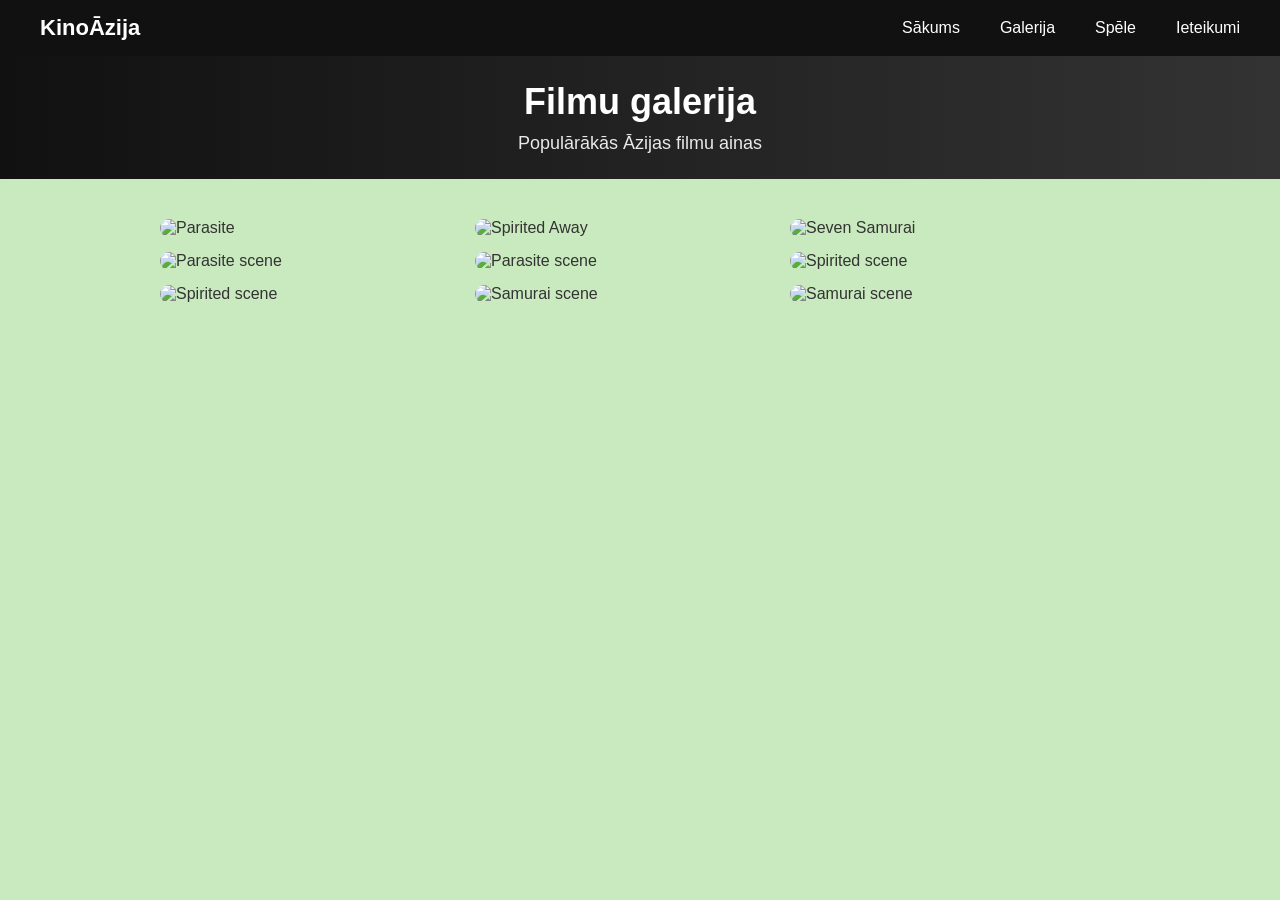
==== galerija.html @ f5aa9107 "Add files via upload" ====
<!DOCTYPE html>
<html lang="lv">
<head>
    <meta charset="UTF-8">
    <title>Galerija</title>
    <link rel="stylesheet" href="style.css">
</head>
<body>

<nav>
    <div class="logo">KinoĀzija</div>
    <ul class="nav-links">
        <li><a href="index.html">Sākums</a></li>
        <li><a href="galerija.html">Galerija</a></li>
        <li><a href="game.html">Spēle</a></li>
        <li><a href="ieteikumi.html">Ieteikumi</a></li>
    </ul>
</nav>

<header>
    <h1>Filmu galerija</h1>
    <p>Populārākās Āzijas filmu ainas</p>
</header>

<section class="gallery">
    
    <div class="gallery-grid">
        <img src="images/parasite.jpg" alt="Parasite">
        <img src="images/spirited.away.jpg" alt="Spirited Away">
        <img src="images/seven.samurai.jpg" alt="Seven Samurai">

        <img src="images/parasite1.jpg" alt="Parasite scene">
         <img src="images/parasite2.jpg" alt="Parasite scene">

        <img src="images/spirited.jpg" alt="Spirited scene">
         <img src="images/spirited1.webp" alt="Spirited scene">

        <img src="images/samurai.png" alt="Samurai scene">
        <img src="images/samurai1.jpg" alt="Samurai scene">

    </div>

</section>

</body>
</html>
---- style.css ----
/* RESET */
* {
    margin: 0;
    padding: 0;
    box-sizing: border-box;
}

/* PAMATA STILS */
body {
    font-family: Arial, sans-serif;
    background: #c9eabe;
    color: #333;

}

/* NAVBAR */
nav {
    background: #111;
    color: white;
    padding: 15px 40px;
    display: flex;
    justify-content: space-between;
    align-items: center;
    box-shadow: 0 2px 10px rgba(0,0,0,0.2);
}

.logo {
    font-size: 22px;
    font-weight: bold;
}

.nav-links {
    display: flex;
    list-style: none;
    gap: 40px;
}

.nav-links a {
    color: white;
    text-decoration: none;
    transition: 0.3s;
}

.nav-links a:hover {
    color: #0B6624;
}

/* HEADER */
header {
    text-align: center;
    padding: 25px 15px;
    background: linear-gradient(to right, #111, #333);
    color: white;
}

header h1 {
    font-size: 36px;
    margin-bottom: 10px;
}

header p {
    font-size: 18px;
    opacity: 0.9;
}

/* SEKCIJAS */
section {
    max-width: 1000px;
    margin: 40px auto;
    padding: 0 20px;
}

section h2 {
    margin-bottom: 20px;
    font-size: 28px;
}

/* FILMU GRID */
.movie-grid {
    display: grid;
    grid-template-columns: repeat(auto-fit, minmax(500px, 1fr));
    gap: 25px;
}

/* KARTĪTES */
.movie-card {
    background: #b3d4b1;
    padding: 25px;
    border-radius: 12px;
    box-shadow: 0 0 15px rgba(0,0,0,0.08);
    text-align: center;
    transition: 0.3s;
    border-top: 5px solid #0B6624;
}

.movie-card:hover {
    transform: translateY(-8px);
    box-shadow: 0 10px 25px rgba(0,0,0,0.15);
}

.movie-card h3 {
    margin-bottom: 10px;
}

.movie-card p {
    margin-bottom: 15px;
}

/* POGA */
.read-more-btn {
    display: inline-block;
    background: #0B6624;
    color: white;
    padding: 10px 20px;
    border-radius: 6px;
    text-decoration: none;
    transition: 0.3s;
}

.read-more-btn:hover {
    background: #0B6624;
}

/* FORMA */
form {
    display: flex;
    flex-direction: column;
    max-width: 450px;
    margin: auto;
    gap: 12px;
}

form input,
form textarea {
    padding: 10px;
    border: 1px solid #ccc;
    border-radius: 6px;
}

form button {
    background: #0B6624;
    color: white;
    padding: 12px;
    border: none;
    border-radius: 6px;
    cursor: pointer;
    transition: 0.3s;
}

form button:hover {
    background: #0B6624;
}

/* FEEDBACK */
#formFeedback {
    margin-top: 10px;
    text-align: center;
}
.gallery-grid {
    display: flex;
    flex-wrap: wrap;   /* ļauj iet jaunā rindā */
    gap: 15px;
}

.gallery-grid img {
    width: 300px;      /* visas bildes vienāda platuma */
    height: auto;      /* saglabā proporcijas */
    border-radius: 10px;
}

#contact {
    max-width: 600px;
    margin: 60px auto;
    text-align: center;
    padding: 20px;
}
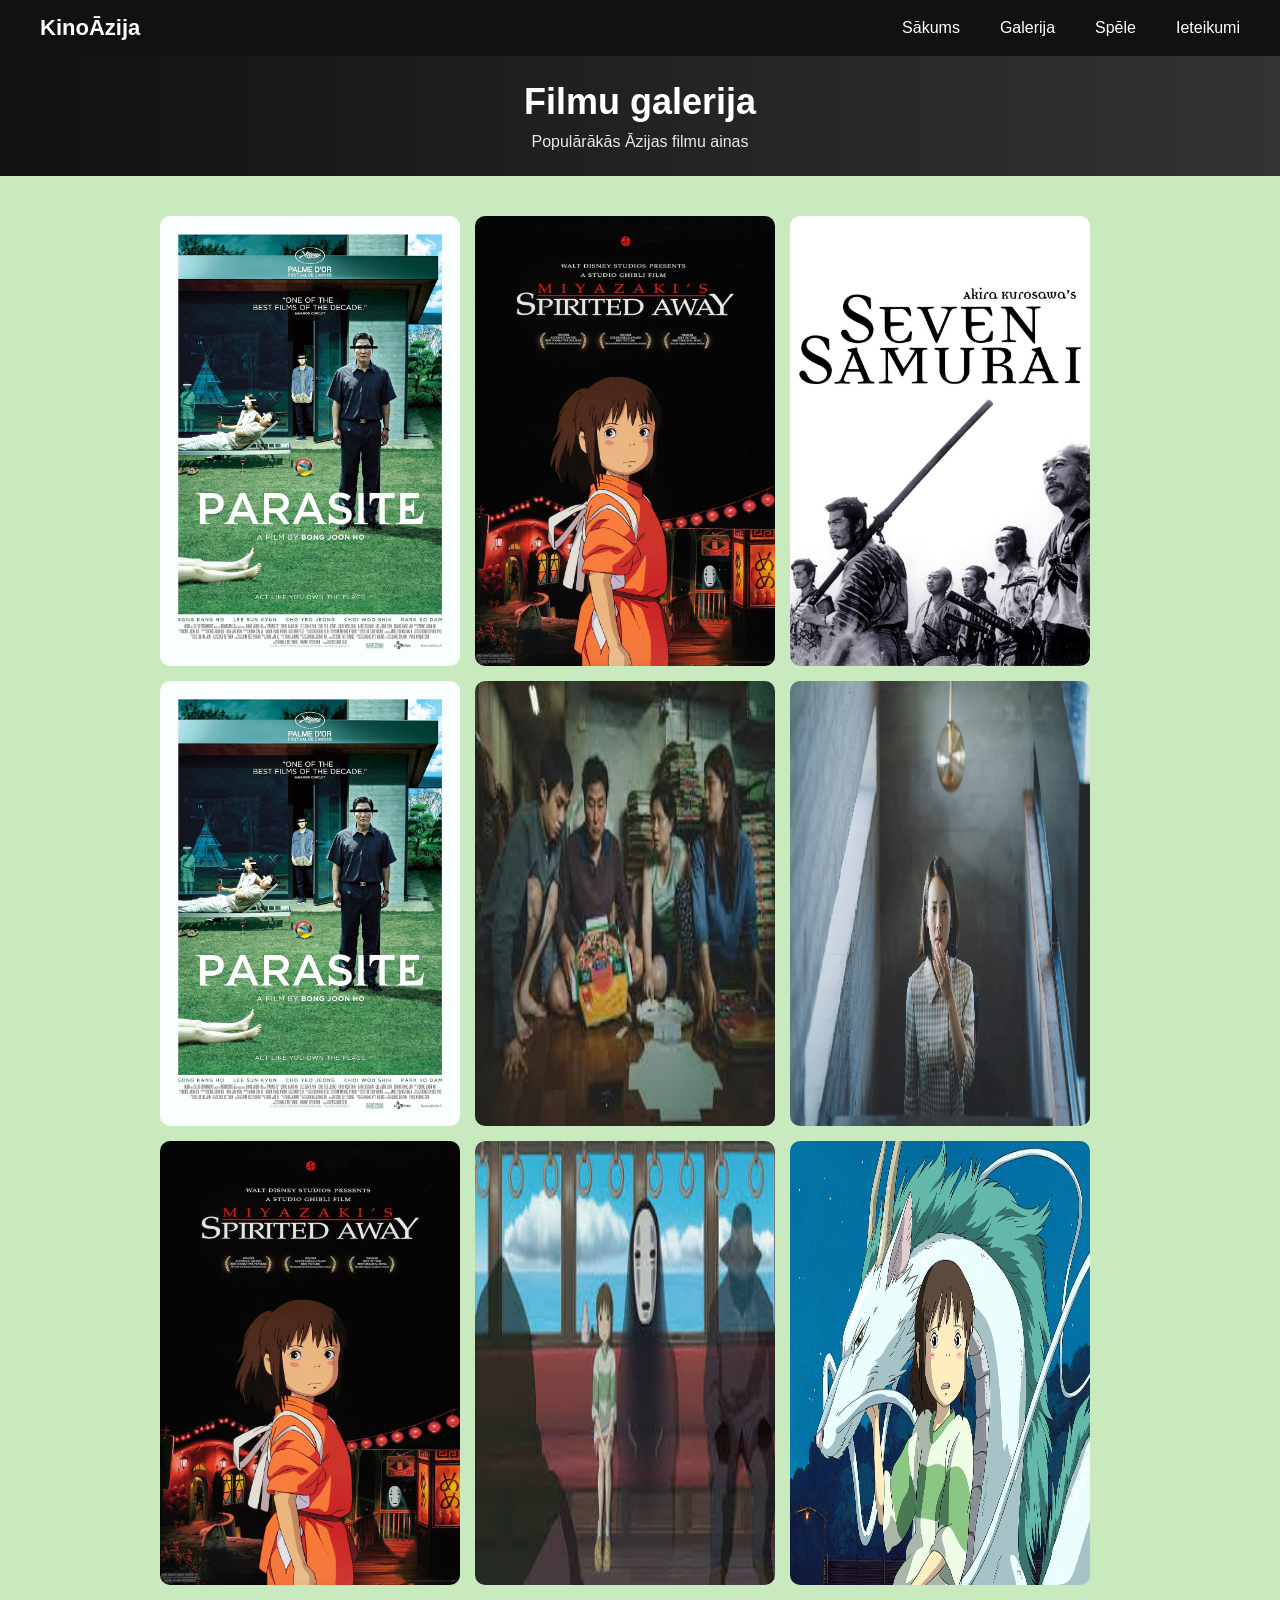
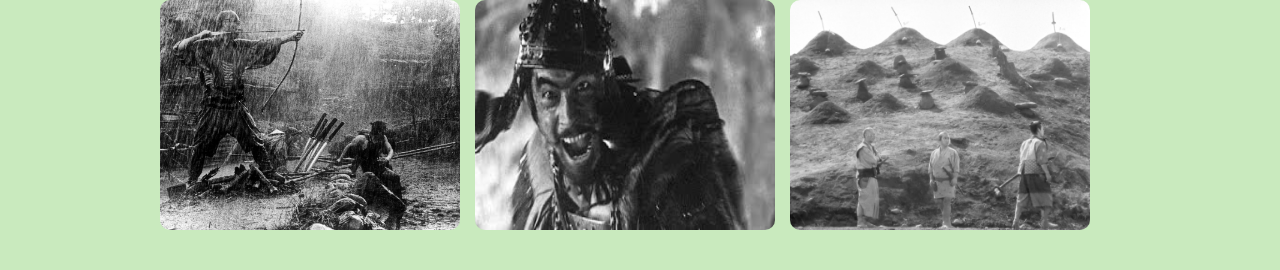
==== commit 59cc39ea: "Update galerija.html" ====
--- a/galerija.html
+++ b/galerija.html
@@ -23,24 +23,32 @@
 </header>
 
 <section class="gallery">
-    
+
     <div class="gallery-grid">
+
+        <!-- GALVENĀS FILMAS -->
         <img src="images/parasite.jpg" alt="Parasite">
-        <img src="images/spirited.away.jpg" alt="Spirited Away">
-        <img src="images/seven.samurai.jpg" alt="Seven Samurai">
+        <img src="images/spirited-away.jpg" alt="Spirited Away">
+        <img src="images/seven-samurai.jpg" alt="Seven Samurai">
 
+        <!-- PARASITE -->
+        <img src="images/parasite.jpg" alt="Parasite scene">
         <img src="images/parasite1.jpg" alt="Parasite scene">
-         <img src="images/parasite2.jpg" alt="Parasite scene">
+        <img src="images/parasite2.jpg" alt="Parasite scene">
 
+        <!-- SPIRITED AWAY -->
+        <img src="images/spirited-away.jpg" alt="Spirited scene">
         <img src="images/spirited.jpg" alt="Spirited scene">
-         <img src="images/spirited1.webp" alt="Spirited scene">
+        <img src="images/spirited1.webp" alt="Spirited scene">
 
+        <!-- SAMURAI -->
         <img src="images/samurai.png" alt="Samurai scene">
         <img src="images/samurai1.jpg" alt="Samurai scene">
+        <img src="images/samurai2.jpg" alt="Samurai scene">
 
     </div>
 
 </section>
 
 </body>
-</html>+</html>
--- a/style.css
+++ b/style.css
@@ -5,18 +5,17 @@
     box-sizing: border-box;
 }
 
-/* PAMATA STILS */
+/* PAMATS */
 body {
     font-family: Arial, sans-serif;
     background: #c9eabe;
     color: #333;
-
 }
 
 /* NAVBAR */
 nav {
     background: #111;
-    color: white;
+    color: #fff;
     padding: 15px 40px;
     display: flex;
     justify-content: space-between;
@@ -36,7 +35,7 @@
 }
 
 .nav-links a {
-    color: white;
+    color: #fff;
     text-decoration: none;
     transition: 0.3s;
 }
@@ -50,7 +49,7 @@
     text-align: center;
     padding: 25px 15px;
     background: linear-gradient(to right, #111, #333);
-    color: white;
+    color: #fff;
 }
 
 header h1 {
@@ -59,7 +58,6 @@
 }
 
 header p {
-    font-size: 18px;
     opacity: 0.9;
 }
 
@@ -70,27 +68,21 @@
     padding: 0 20px;
 }
 
-section h2 {
-    margin-bottom: 20px;
-    font-size: 28px;
-}
-
-/* FILMU GRID */
+/* FILMAS */
 .movie-grid {
     display: grid;
     grid-template-columns: repeat(auto-fit, minmax(500px, 1fr));
     gap: 25px;
 }
 
-/* KARTĪTES */
 .movie-card {
     background: #b3d4b1;
     padding: 25px;
     border-radius: 12px;
+    text-align: center;
+    border-top: 5px solid #0B6624;
     box-shadow: 0 0 15px rgba(0,0,0,0.08);
-    text-align: center;
     transition: 0.3s;
-    border-top: 5px solid #0B6624;
 }
 
 .movie-card:hover {
@@ -98,27 +90,20 @@
     box-shadow: 0 10px 25px rgba(0,0,0,0.15);
 }
 
-.movie-card h3 {
-    margin-bottom: 10px;
-}
-
-.movie-card p {
-    margin-bottom: 15px;
+/* POGAS + FORMA (APVIENOTS) */
+.read-more-btn,
+form button {
+    background: #0B6624;
+    color: #fff;
+    border-radius: 6px;
+    transition: 0.3s;
 }
 
 /* POGA */
 .read-more-btn {
     display: inline-block;
-    background: #0B6624;
-    color: white;
     padding: 10px 20px;
-    border-radius: 6px;
     text-decoration: none;
-    transition: 0.3s;
-}
-
-.read-more-btn:hover {
-    background: #0B6624;
 }
 
 /* FORMA */
@@ -138,39 +123,34 @@
 }
 
 form button {
-    background: #0B6624;
-    color: white;
     padding: 12px;
     border: none;
-    border-radius: 6px;
     cursor: pointer;
-    transition: 0.3s;
 }
 
-form button:hover {
-    background: #0B6624;
-}
-
-/* FEEDBACK */
-#formFeedback {
-    margin-top: 10px;
-    text-align: center;
-}
+/* GALERIJA */
 .gallery-grid {
     display: flex;
-    flex-wrap: wrap;   /* ļauj iet jaunā rindā */
+    flex-wrap: wrap;
     gap: 15px;
 }
 
 .gallery-grid img {
-    width: 300px;      /* visas bildes vienāda platuma */
-    height: auto;      /* saglabā proporcijas */
+    width: 300px;
+    height: auto;
     border-radius: 10px;
 }
 
+/* CONTACT */
 #contact {
     max-width: 600px;
     margin: 60px auto;
     text-align: center;
     padding: 20px;
-}+}
+
+/* FEEDBACK */
+#formFeedback {
+    text-align: center;
+    margin-top: 10px;
+}
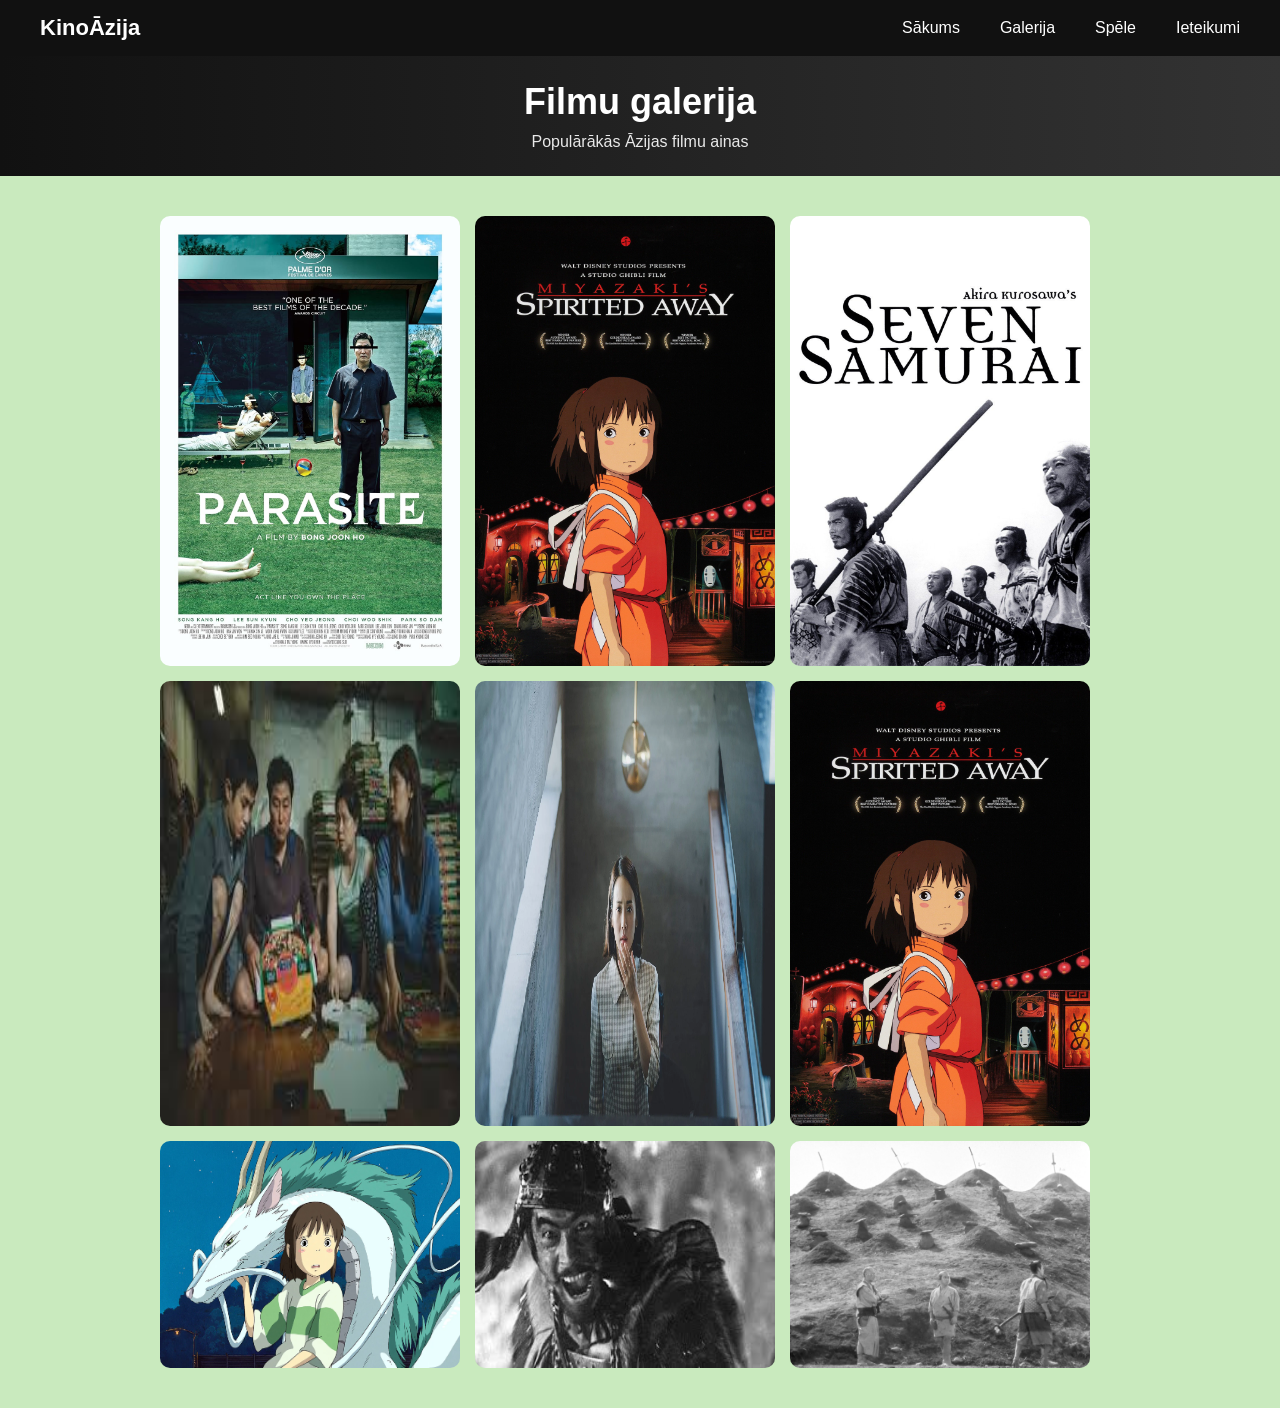
==== commit 01597c34: "Update galerija.html" ====
--- a/galerija.html
+++ b/galerija.html
@@ -32,17 +32,17 @@
         <img src="images/seven-samurai.jpg" alt="Seven Samurai">
 
         <!-- PARASITE -->
-        <img src="images/parasite.jpg" alt="Parasite scene">
+      
         <img src="images/parasite1.jpg" alt="Parasite scene">
         <img src="images/parasite2.jpg" alt="Parasite scene">
 
         <!-- SPIRITED AWAY -->
-        <img src="images/spirited-away.jpg" alt="Spirited scene">
+      
         <img src="images/spirited.jpg" alt="Spirited scene">
         <img src="images/spirited1.webp" alt="Spirited scene">
 
         <!-- SAMURAI -->
-        <img src="images/samurai.png" alt="Samurai scene">
+      
         <img src="images/samurai1.jpg" alt="Samurai scene">
         <img src="images/samurai2.jpg" alt="Samurai scene">
 
